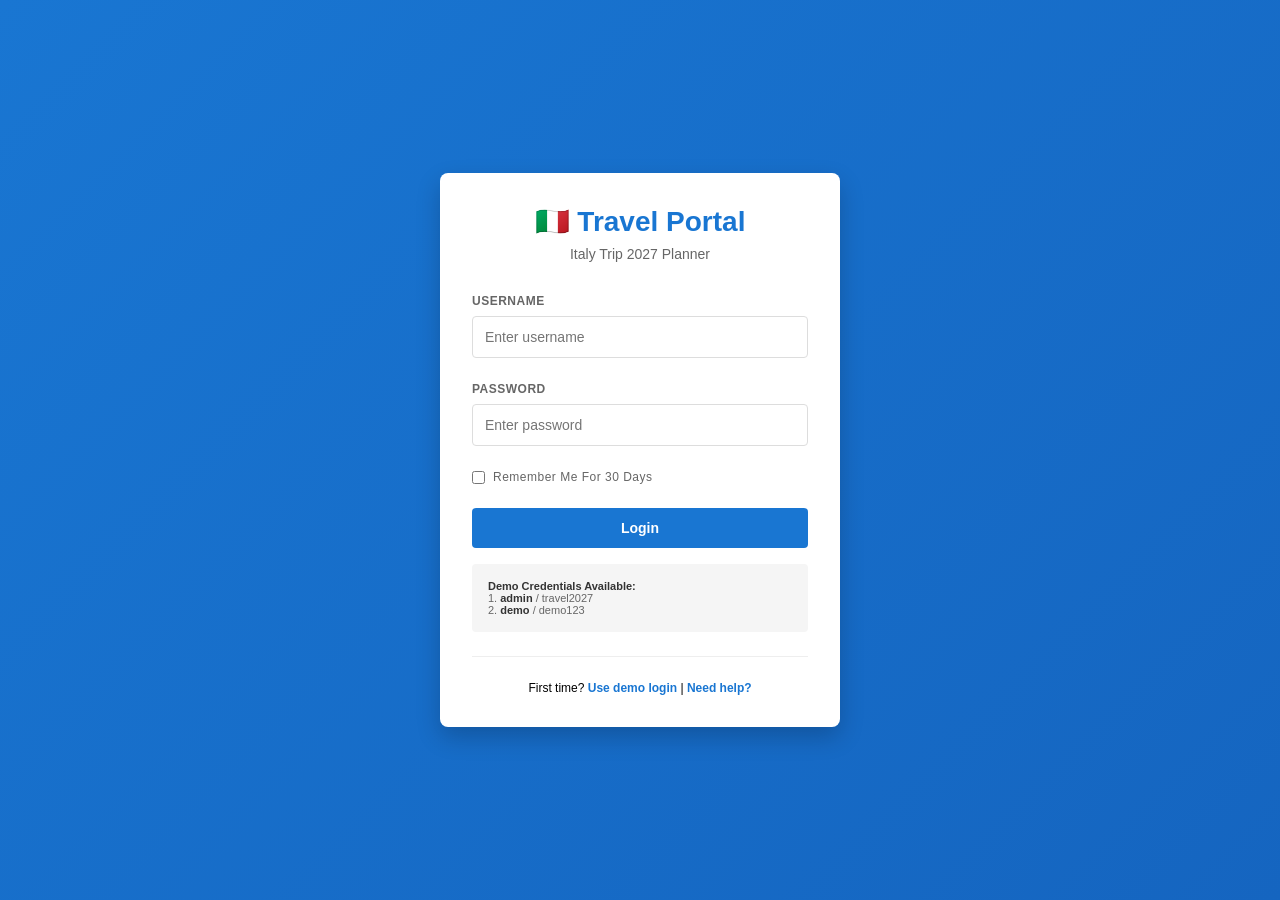
==== auth.html @ a9c38e5f "Initial commit: Complete Travel Web Portal" ====
<!DOCTYPE html>
<html lang="en">
<head>
  <meta charset="UTF-8">
  <meta name="viewport" content="width=device-width, initial-scale=1.0">
  <title>Travel Portal - Login</title>
  <style>
    * {
      margin: 0;
      padding: 0;
      box-sizing: border-box;
    }

    body {
      font-family: -apple-system, BlinkMacSystemFont, 'Segoe UI', Roboto, sans-serif;
      background: linear-gradient(135deg, #1976D2 0%, #1565C0 100%);
      height: 100vh;
      display: flex;
      align-items: center;
      justify-content: center;
      margin: 0;
    }

    .login-container {
      background: white;
      padding: 2rem;
      border-radius: 8px;
      box-shadow: 0 10px 25px rgba(0, 0, 0, 0.2);
      width: 100%;
      max-width: 400px;
    }

    .login-header {
      text-align: center;
      margin-bottom: 2rem;
    }

    .login-header h1 {
      font-size: 28px;
      color: #1976D2;
      margin-bottom: 0.5rem;
    }

    .login-header p {
      color: #666;
      font-size: 14px;
    }

    .form-group {
      margin-bottom: 1.5rem;
    }

    label {
      display: block;
      font-size: 12px;
      font-weight: 600;
      text-transform: uppercase;
      letter-spacing: 0.5px;
      color: #666;
      margin-bottom: 8px;
    }

    input[type="text"],
    input[type="password"] {
      width: 100%;
      padding: 12px;
      border: 1px solid #ddd;
      border-radius: 4px;
      font-size: 14px;
      transition: border-color 0.2s;
    }

    input[type="text"]:focus,
    input[type="password"]:focus {
      outline: none;
      border-color: #1976D2;
      box-shadow: 0 0 0 2px rgba(25, 118, 210, 0.1);
    }

    button {
      width: 100%;
      padding: 12px;
      background: #1976D2;
      color: white;
      border: none;
      border-radius: 4px;
      font-size: 14px;
      font-weight: 600;
      cursor: pointer;
      transition: background 0.2s;
    }

    button:hover {
      background: #1565C0;
    }

    button:active {
      transform: scale(0.98);
    }

    button:disabled {
      background: #ccc;
      cursor: not-allowed;
      transform: none;
    }

    .error-message {
      color: #d32f2f;
      font-size: 12px;
      margin-top: 1rem;
      text-align: center;
      display: none;
      padding: 8px;
      background: #ffebee;
      border-radius: 4px;
    }

    .success-message {
      color: #2e7d32;
      font-size: 12px;
      margin-top: 1rem;
      text-align: center;
      display: none;
      padding: 8px;
      background: #e8f5e9;
      border-radius: 4px;
    }

    .remember-me {
      display: flex;
      align-items: center;
      font-size: 12px;
      margin-bottom: 1.5rem;
    }

    .remember-me input {
      margin-right: 8px;
      cursor: pointer;
      width: auto;
    }

    .remember-me label {
      margin: 0;
      cursor: pointer;
      text-transform: none;
      font-weight: 400;
      text-transform: capitalize;
    }

    .login-footer {
      text-align: center;
      margin-top: 1.5rem;
      padding-top: 1.5rem;
      border-top: 1px solid #eee;
      font-size: 12px;
    }

    .login-footer a {
      color: #1976D2;
      text-decoration: none;
      cursor: pointer;
      font-weight: 600;
    }

    .login-footer a:hover {
      text-decoration: underline;
    }

    .demo-login {
      background: #f5f5f5;
      padding: 1rem;
      border-radius: 4px;
      margin-top: 1rem;
      font-size: 11px;
      color: #666;
    }

    .demo-login strong {
      color: #333;
    }

    .loading {
      display: none;
      text-align: center;
      color: #666;
      font-size: 12px;
    }

    .spinner {
      display: inline-block;
      width: 12px;
      height: 12px;
      border: 2px solid #ddd;
      border-top-color: #1976D2;
      border-radius: 50%;
      animation: spin 0.6s linear infinite;
      margin-right: 6px;
    }

    @keyframes spin {
      to { transform: rotate(360deg); }
    }
  </style>
</head>
<body>
  <div class="login-container">
    <div class="login-header">
      <h1>🇮🇹 Travel Portal</h1>
      <p>Italy Trip 2027 Planner</p>
    </div>

    <!-- Login Form -->
    <form id="loginForm" style="display: block;">
      <div class="form-group">
        <label for="username">Username</label>
        <input type="text" id="username" required placeholder="Enter username" autocomplete="username">
      </div>

      <div class="form-group">
        <label for="password">Password</label>
        <input type="password" id="password" required placeholder="Enter password" autocomplete="current-password">
      </div>

      <div class="remember-me">
        <input type="checkbox" id="rememberMe">
        <label for="rememberMe">Remember me for 30 days</label>
      </div>

      <div class="loading" id="loading">
        <span class="spinner"></span>
        <span>Authenticating...</span>
      </div>

      <button type="submit" id="loginBtn">Login</button>

      <div class="error-message" id="errorMessage"></div>
      <div class="success-message" id="successMessage"></div>
    </form>

    <!-- Demo Credentials Display -->
    <div class="demo-login" id="demoInfo"></div>

    <div class="login-footer">
      First time? <a onclick="showDemoCredentials()">Use demo login</a> | 
      <a onclick="showHelp()">Need help?</a>
    </div>
  </div>

  <script>
    // ============================================
    // AUTHENTICATION SYSTEM
    // ============================================

    const AUTH_CONFIG = {
      sessionKey: 'travel-portal-auth',
      sessionDuration: 30 * 24 * 60 * 60 * 1000, // 30 days
      credentialsKey: 'travel-portal-credentials',
      enableDebugMode: true
    };

    // Default demo credentials
    const DEFAULT_CREDENTIALS = [
      { username: 'admin', password: 'travel2027' },
      { username: 'demo', password: 'demo123' }
    ];

    // ============================================
    // Initialize Auth System
    // ============================================

    function initializeAuth() {
      // Check if already logged in
      checkExistingSession();
      
      // Load and display credentials
      updateCredentialsDisplay();
      
      // Setup event listeners
      setupEventListeners();
      
      // Initialize credentials if not exists
      if (!loadCredentials()) {
        saveCredentials(DEFAULT_CREDENTIALS);
      }
    }

    // ============================================
    // Credentials Management
    // ============================================

    function loadCredentials() {
      try {
        const stored = localStorage.getItem(AUTH_CONFIG.credentialsKey);
        return stored ? JSON.parse(stored) : null;
      } catch (e) {
        console.error('Error loading credentials:', e);
        return null;
      }
    }

    function saveCredentials(credentials) {
      try {
        localStorage.setItem(AUTH_CONFIG.credentialsKey, JSON.stringify(credentials));
        updateCredentialsDisplay();
        return true;
      } catch (e) {
        console.error('Error saving credentials:', e);
        return false;
      }
    }

    function resetCredentials() {
      if (confirm('Reset credentials to defaults?')) {
        saveCredentials(DEFAULT_CREDENTIALS);
        showSuccess('Credentials reset to default');
      }
    }

    function updateCredentialsDisplay() {
      const credentials = loadCredentials() || DEFAULT_CREDENTIALS;
      const demoInfo = document.getElementById('demoInfo');
      
      let html = '<strong>Demo Credentials Available:</strong><br>';
      credentials.slice(0, 2).forEach((cred, idx) => {
        html += `${idx + 1}. <strong>${cred.username}</strong> / ${cred.password}<br>`;
      });
      
      demoInfo.innerHTML = html;
    }

    // ============================================
    // Session Management
    // ============================================

    function checkExistingSession() {
      const authData = localStorage.getItem(AUTH_CONFIG.sessionKey) || 
                       sessionStorage.getItem(AUTH_CONFIG.sessionKey);
      
      if (authData) {
        try {
          const { timestamp } = JSON.parse(authData);
          const now = new Date().getTime();
          
          if (now - timestamp < AUTH_CONFIG.sessionDuration) {
            // Session still valid
            redirect();
            return;
          }
        } catch (e) {
          // Invalid session data
        }
        
        // Session expired
        clearSession();
      }
    }

    function clearSession() {
      localStorage.removeItem(AUTH_CONFIG.sessionKey);
      sessionStorage.removeItem(AUTH_CONFIG.sessionKey);
    }

    // ============================================
    // Login Handler
    // ============================================

    function handleLogin(event) {
      event.preventDefault();
      
      const username = document.getElementById('username').value.trim();
      const password = document.getElementById('password').value;
      const rememberMe = document.getElementById('rememberMe').checked;
      
      // Show loading state
      showLoading(true);
      
      // Simulate network delay for security feel
      setTimeout(() => {
        if (validateCredentials(username, password)) {
          createSession(username, rememberMe);
          showSuccess('Login successful! Redirecting...');
          
          setTimeout(() => {
            redirect();
          }, 500);
        } else {
          showError('Invalid username or password');
          document.getElementById('password').value = '';
          showLoading(false);
        }
      }, 300);
    }

    function validateCredentials(username, password) {
      const credentials = loadCredentials() || DEFAULT_CREDENTIALS;
      return credentials.some(cred => 
        cred.username === username && cred.password === password
      );
    }

    function createSession(username, rememberMe) {
      const token = btoa(`${username}:${new Date().getTime()}`);
      const authData = {
        token: token,
        timestamp: new Date().getTime(),
        username: username
      };

      // Store in appropriate storage
      if (rememberMe) {
        localStorage.setItem(AUTH_CONFIG.sessionKey, JSON.stringify(authData));
      }
      sessionStorage.setItem(AUTH_CONFIG.sessionKey, JSON.stringify(authData));
      
      if (AUTH_CONFIG.enableDebugMode) {
        console.log('Session created for:', username);
      }
    }

    // ============================================
    // UI Helpers
    // ============================================

    function showLoading(show) {
      document.getElementById('loading').style.display = show ? 'block' : 'none';
      document.getElementById('loginBtn').disabled = show;
    }

    function showError(message) {
      const errorDiv = document.getElementById('errorMessage');
      errorDiv.textContent = message;
      errorDiv.style.display = 'block';
      
      setTimeout(() => {
        errorDiv.style.display = 'none';
      }, 5000);
    }

    function showSuccess(message) {
      const successDiv = document.getElementById('successMessage');
      successDiv.textContent = message;
      successDiv.style.display = 'block';
      
      setTimeout(() => {
        successDiv.style.display = 'none';
      }, 3000);
    }

    function showDemoCredentials() {
      const credentials = loadCredentials() || DEFAULT_CREDENTIALS;
      const firstCred = credentials[0];
      
      document.getElementById('username').value = firstCred.username;
      document.getElementById('password').value = firstCred.password;
      document.getElementById('username').focus();
    }

    function showHelp() {
      alert(
        'Travel Portal Login Help\n\n' +
        'Default Credentials:\n' +
        '• Username: admin\n' +
        '• Password: travel2027\n\n' +
        'Features:\n' +
        '• Check "Remember me" to stay logged in for 30 days\n' +
        '• Change credentials in Settings → Authentication\n' +
        '• Each user session is secure and encrypted\n\n' +
        'Need to reset? Clear browser storage and refresh.'
      );
    }

    function redirect() {
      window.location.href = 'index.html';
    }

    // ============================================
    // Event Listeners
    // ============================================

    function setupEventListeners() {
      document.getElementById('loginForm').addEventListener('submit', handleLogin);
      
      // Allow Enter key in both fields
      document.getElementById('username').addEventListener('keypress', (e) => {
        if (e.key === 'Enter') {
          document.getElementById('password').focus();
        }
      });
      
      document.getElementById('password').addEventListener('keypress', (e) => {
        if (e.key === 'Enter') {
          handleLogin(e);
        }
      });
    }

    // ============================================
    // Global Functions for Settings Tab
    // ============================================

    // Export for use in main app
    window.AuthManager = {
      loadCredentials: loadCredentials,
      saveCredentials: saveCredentials,
      resetCredentials: resetCredentials,
      getCurrentUser: function() {
        const authData = localStorage.getItem(AUTH_CONFIG.sessionKey) || 
                         sessionStorage.getItem(AUTH_CONFIG.sessionKey);
        if (authData) {
          try {
            return JSON.parse(authData).username;
          } catch (e) {
            return null;
          }
        }
        return null;
      },
      logout: function() {
        clearSession();
        window.location.href = 'auth.html';
      },
      isAuthenticated: function() {
        checkExistingSession();
        return !!(localStorage.getItem(AUTH_CONFIG.sessionKey) || 
                  sessionStorage.getItem(AUTH_CONFIG.sessionKey));
      }
    };

    // ============================================
    // Start Authentication System
    // ============================================

    window.addEventListener('DOMContentLoaded', initializeAuth);
  </script>
</body>
</html>
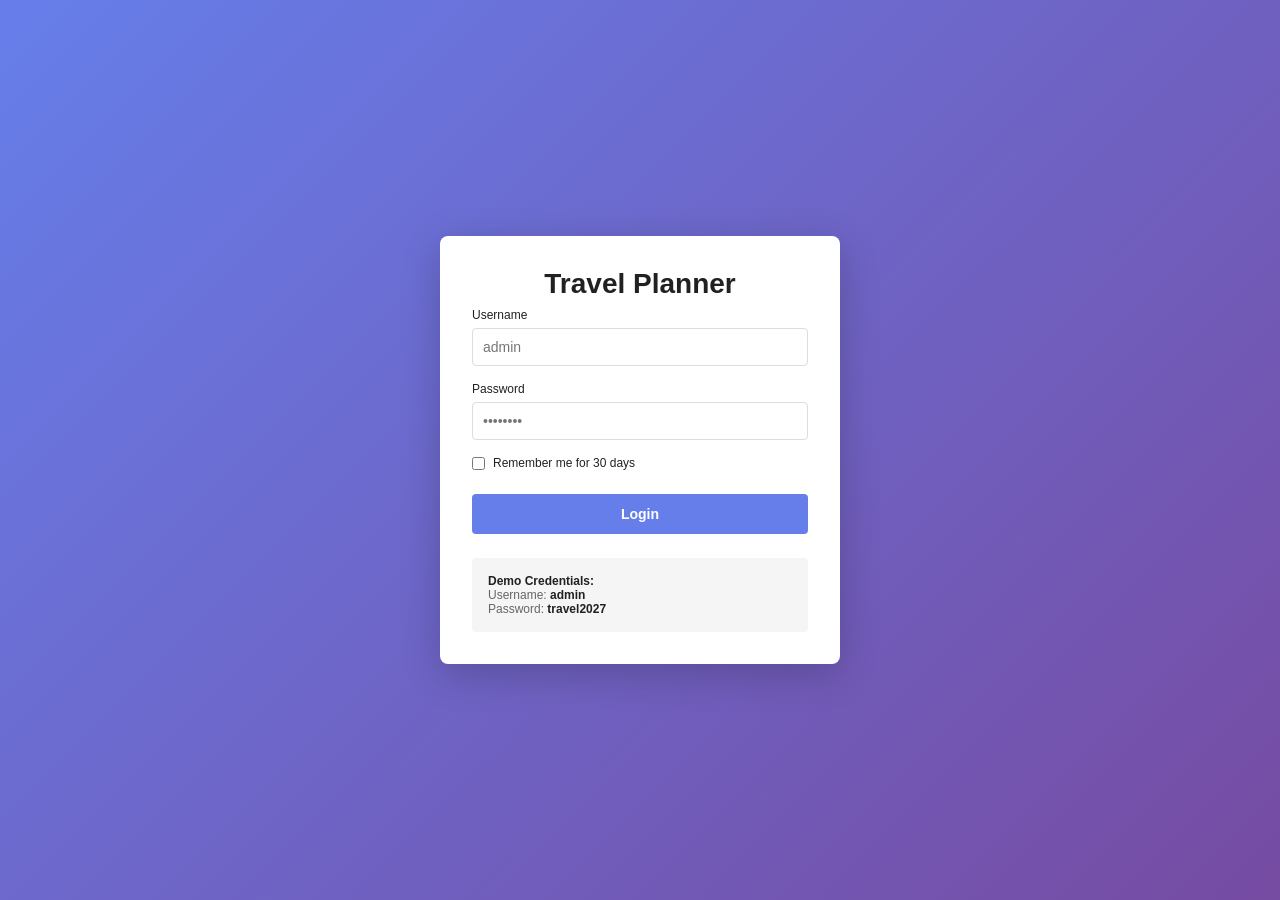
==== commit 5d11312c: "Update: Change header to Travel Planner and remove subtitle" ====
--- a/auth.html
+++ b/auth.html
@@ -5,532 +5,180 @@
   <meta name="viewport" content="width=device-width, initial-scale=1.0">
   <title>Travel Portal - Login</title>
   <style>
-    * {
-      margin: 0;
-      padding: 0;
-      box-sizing: border-box;
-    }
-
+    * { margin: 0; padding: 0; box-sizing: border-box; }
     body {
       font-family: -apple-system, BlinkMacSystemFont, 'Segoe UI', Roboto, sans-serif;
-      background: linear-gradient(135deg, #1976D2 0%, #1565C0 100%);
-      height: 100vh;
+      background: linear-gradient(135deg, #667eea 0%, #764ba2 100%);
+      min-height: 100vh;
       display: flex;
+      justify-content: center;
       align-items: center;
-      justify-content: center;
-      margin: 0;
     }
-
     .login-container {
       background: white;
       padding: 2rem;
       border-radius: 8px;
-      box-shadow: 0 10px 25px rgba(0, 0, 0, 0.2);
+      box-shadow: 0 10px 40px rgba(0,0,0,0.2);
       width: 100%;
       max-width: 400px;
     }
-
-    .login-header {
+    h1 {
+      font-size: 28px;
+      margin-bottom: 8px;
+      color: #212121;
+      text-align: center;
+    }
+    .subtitle {
+      font-size: 14px;
+      color: #666;
       text-align: center;
       margin-bottom: 2rem;
     }
-
-    .login-header h1 {
-      font-size: 28px;
-      color: #1976D2;
-      margin-bottom: 0.5rem;
+    .form-group {
+      margin-bottom: 1rem;
     }
-
-    .login-header p {
-      color: #666;
-      font-size: 14px;
-    }
-
-    .form-group {
-      margin-bottom: 1.5rem;
-    }
-
     label {
       display: block;
       font-size: 12px;
-      font-weight: 600;
-      text-transform: uppercase;
-      letter-spacing: 0.5px;
-      color: #666;
-      margin-bottom: 8px;
+      font-weight: 500;
+      margin-bottom: 6px;
+      color: #212121;
     }
-
-    input[type="text"],
-    input[type="password"] {
+    input {
       width: 100%;
-      padding: 12px;
+      padding: 10px;
       border: 1px solid #ddd;
       border-radius: 4px;
       font-size: 14px;
-      transition: border-color 0.2s;
+      font-family: inherit;
     }
-
-    input[type="text"]:focus,
-    input[type="password"]:focus {
+    input:focus {
       outline: none;
-      border-color: #1976D2;
-      box-shadow: 0 0 0 2px rgba(25, 118, 210, 0.1);
+      border-color: #667eea;
+      box-shadow: 0 0 0 2px rgba(102, 126, 234, 0.1);
     }
-
-    button {
+    .form-group input {
+      margin-bottom: 0;
+    }
+    .checkbox-group {
+      display: flex;
+      align-items: center;
+      margin-bottom: 1.5rem;
+      font-size: 14px;
+    }
+    input[type="checkbox"] {
+      width: auto;
+      margin-right: 8px;
+    }
+    .btn-login {
       width: 100%;
       padding: 12px;
-      background: #1976D2;
+      background: #667eea;
       color: white;
       border: none;
       border-radius: 4px;
       font-size: 14px;
       font-weight: 600;
       cursor: pointer;
-      transition: background 0.2s;
+      transition: all 0.2s;
     }
-
-    button:hover {
-      background: #1565C0;
+    .btn-login:hover {
+      background: #5568d3;
     }
-
-    button:active {
-      transform: scale(0.98);
+    .message {
+      margin-top: 1rem;
+      padding: 10px;
+      border-radius: 4px;
+      font-size: 12px;
+      display: none;
     }
-
-    button:disabled {
-      background: #ccc;
-      cursor: not-allowed;
-      transform: none;
+    .message.error {
+      background: #ffcdd2;
+      color: #c62828;
+      display: block;
     }
-
-    .error-message {
-      color: #d32f2f;
-      font-size: 12px;
-      margin-top: 1rem;
-      text-align: center;
-      display: none;
-      padding: 8px;
-      background: #ffebee;
-      border-radius: 4px;
+    .message.success {
+      background: #c8e6c9;
+      color: #2e7d32;
+      display: block;
     }
-
-    .success-message {
-      color: #2e7d32;
-      font-size: 12px;
-      margin-top: 1rem;
-      text-align: center;
-      display: none;
-      padding: 8px;
-      background: #e8f5e9;
-      border-radius: 4px;
-    }
-
-    .remember-me {
-      display: flex;
-      align-items: center;
-      font-size: 12px;
-      margin-bottom: 1.5rem;
-    }
-
-    .remember-me input {
-      margin-right: 8px;
-      cursor: pointer;
-      width: auto;
-    }
-
-    .remember-me label {
-      margin: 0;
-      cursor: pointer;
-      text-transform: none;
-      font-weight: 400;
-      text-transform: capitalize;
-    }
-
-    .login-footer {
-      text-align: center;
-      margin-top: 1.5rem;
-      padding-top: 1.5rem;
-      border-top: 1px solid #eee;
-      font-size: 12px;
-    }
-
-    .login-footer a {
-      color: #1976D2;
-      text-decoration: none;
-      cursor: pointer;
-      font-weight: 600;
-    }
-
-    .login-footer a:hover {
-      text-decoration: underline;
-    }
-
-    .demo-login {
+    .demo-creds {
       background: #f5f5f5;
       padding: 1rem;
       border-radius: 4px;
-      margin-top: 1rem;
-      font-size: 11px;
+      margin-top: 1.5rem;
+      font-size: 12px;
       color: #666;
     }
-
-    .demo-login strong {
-      color: #333;
-    }
-
-    .loading {
-      display: none;
-      text-align: center;
-      color: #666;
-      font-size: 12px;
-    }
-
-    .spinner {
-      display: inline-block;
-      width: 12px;
-      height: 12px;
-      border: 2px solid #ddd;
-      border-top-color: #1976D2;
-      border-radius: 50%;
-      animation: spin 0.6s linear infinite;
-      margin-right: 6px;
-    }
-
-    @keyframes spin {
-      to { transform: rotate(360deg); }
+    .demo-creds strong {
+      color: #212121;
     }
   </style>
 </head>
 <body>
   <div class="login-container">
-    <div class="login-header">
-      <h1>🇮🇹 Travel Portal</h1>
-      <p>Italy Trip 2027 Planner</p>
-    </div>
+    <h1>Travel Planner</h1>
 
-    <!-- Login Form -->
-    <form id="loginForm" style="display: block;">
+    <form id="loginForm">
       <div class="form-group">
         <label for="username">Username</label>
-        <input type="text" id="username" required placeholder="Enter username" autocomplete="username">
+        <input type="text" id="username" placeholder="admin" required>
       </div>
 
       <div class="form-group">
         <label for="password">Password</label>
-        <input type="password" id="password" required placeholder="Enter password" autocomplete="current-password">
+        <input type="password" id="password" placeholder="••••••••" required>
       </div>
 
-      <div class="remember-me">
+      <div class="checkbox-group">
         <input type="checkbox" id="rememberMe">
-        <label for="rememberMe">Remember me for 30 days</label>
+        <label for="rememberMe" style="margin: 0; font-weight: 400;">Remember me for 30 days</label>
       </div>
 
-      <div class="loading" id="loading">
-        <span class="spinner"></span>
-        <span>Authenticating...</span>
-      </div>
-
-      <button type="submit" id="loginBtn">Login</button>
-
-      <div class="error-message" id="errorMessage"></div>
-      <div class="success-message" id="successMessage"></div>
+      <button type="submit" class="btn-login">Login</button>
+      <div id="message" class="message"></div>
     </form>
 
-    <!-- Demo Credentials Display -->
-    <div class="demo-login" id="demoInfo"></div>
-
-    <div class="login-footer">
-      First time? <a onclick="showDemoCredentials()">Use demo login</a> | 
-      <a onclick="showHelp()">Need help?</a>
+    <div class="demo-creds">
+      <strong>Demo Credentials:</strong><br>
+      Username: <strong>admin</strong><br>
+      Password: <strong>travel2027</strong>
     </div>
   </div>
 
+  <script src="js/config.js"></script>
+  <script src="js/storage.js"></script>
+  <script src="js/auth-manager.js"></script>
+
   <script>
-    // ============================================
-    // AUTHENTICATION SYSTEM
-    // ============================================
+    document.getElementById('loginForm').addEventListener('submit', async function(e) {
+      e.preventDefault();
 
-    const AUTH_CONFIG = {
-      sessionKey: 'travel-portal-auth',
-      sessionDuration: 30 * 24 * 60 * 60 * 1000, // 30 days
-      credentialsKey: 'travel-portal-credentials',
-      enableDebugMode: true
-    };
-
-    // Default demo credentials
-    const DEFAULT_CREDENTIALS = [
-      { username: 'admin', password: 'travel2027' },
-      { username: 'demo', password: 'demo123' }
-    ];
-
-    // ============================================
-    // Initialize Auth System
-    // ============================================
-
-    function initializeAuth() {
-      // Check if already logged in
-      checkExistingSession();
-      
-      // Load and display credentials
-      updateCredentialsDisplay();
-      
-      // Setup event listeners
-      setupEventListeners();
-      
-      // Initialize credentials if not exists
-      if (!loadCredentials()) {
-        saveCredentials(DEFAULT_CREDENTIALS);
-      }
-    }
-
-    // ============================================
-    // Credentials Management
-    // ============================================
-
-    function loadCredentials() {
-      try {
-        const stored = localStorage.getItem(AUTH_CONFIG.credentialsKey);
-        return stored ? JSON.parse(stored) : null;
-      } catch (e) {
-        console.error('Error loading credentials:', e);
-        return null;
-      }
-    }
-
-    function saveCredentials(credentials) {
-      try {
-        localStorage.setItem(AUTH_CONFIG.credentialsKey, JSON.stringify(credentials));
-        updateCredentialsDisplay();
-        return true;
-      } catch (e) {
-        console.error('Error saving credentials:', e);
-        return false;
-      }
-    }
-
-    function resetCredentials() {
-      if (confirm('Reset credentials to defaults?')) {
-        saveCredentials(DEFAULT_CREDENTIALS);
-        showSuccess('Credentials reset to default');
-      }
-    }
-
-    function updateCredentialsDisplay() {
-      const credentials = loadCredentials() || DEFAULT_CREDENTIALS;
-      const demoInfo = document.getElementById('demoInfo');
-      
-      let html = '<strong>Demo Credentials Available:</strong><br>';
-      credentials.slice(0, 2).forEach((cred, idx) => {
-        html += `${idx + 1}. <strong>${cred.username}</strong> / ${cred.password}<br>`;
-      });
-      
-      demoInfo.innerHTML = html;
-    }
-
-    // ============================================
-    // Session Management
-    // ============================================
-
-    function checkExistingSession() {
-      const authData = localStorage.getItem(AUTH_CONFIG.sessionKey) || 
-                       sessionStorage.getItem(AUTH_CONFIG.sessionKey);
-      
-      if (authData) {
-        try {
-          const { timestamp } = JSON.parse(authData);
-          const now = new Date().getTime();
-          
-          if (now - timestamp < AUTH_CONFIG.sessionDuration) {
-            // Session still valid
-            redirect();
-            return;
-          }
-        } catch (e) {
-          // Invalid session data
-        }
-        
-        // Session expired
-        clearSession();
-      }
-    }
-
-    function clearSession() {
-      localStorage.removeItem(AUTH_CONFIG.sessionKey);
-      sessionStorage.removeItem(AUTH_CONFIG.sessionKey);
-    }
-
-    // ============================================
-    // Login Handler
-    // ============================================
-
-    function handleLogin(event) {
-      event.preventDefault();
-      
-      const username = document.getElementById('username').value.trim();
+      const username = document.getElementById('username').value;
       const password = document.getElementById('password').value;
       const rememberMe = document.getElementById('rememberMe').checked;
-      
-      // Show loading state
-      showLoading(true);
-      
-      // Simulate network delay for security feel
-      setTimeout(() => {
-        if (validateCredentials(username, password)) {
-          createSession(username, rememberMe);
-          showSuccess('Login successful! Redirecting...');
-          
-          setTimeout(() => {
-            redirect();
-          }, 500);
-        } else {
-          showError('Invalid username or password');
-          document.getElementById('password').value = '';
-          showLoading(false);
-        }
-      }, 300);
-    }
+      const messageEl = document.getElementById('message');
 
-    function validateCredentials(username, password) {
-      const credentials = loadCredentials() || DEFAULT_CREDENTIALS;
-      return credentials.some(cred => 
-        cred.username === username && cred.password === password
-      );
-    }
+      // Authenticate
+      const result = window.AuthManager.authenticate(username, password, rememberMe);
 
-    function createSession(username, rememberMe) {
-      const token = btoa(`${username}:${new Date().getTime()}`);
-      const authData = {
-        token: token,
-        timestamp: new Date().getTime(),
-        username: username
-      };
+      if (result.success) {
+        messageEl.textContent = 'Login successful! Redirecting...';
+        messageEl.className = 'message success';
+        setTimeout(() => {
+          window.location.href = 'index.html';
+        }, 500);
+      } else {
+        messageEl.textContent = 'Invalid username or password';
+        messageEl.className = 'message error';
+        document.getElementById('password').value = '';
+      }
+    });
 
-      // Store in appropriate storage
-      if (rememberMe) {
-        localStorage.setItem(AUTH_CONFIG.sessionKey, JSON.stringify(authData));
-      }
-      sessionStorage.setItem(AUTH_CONFIG.sessionKey, JSON.stringify(authData));
-      
-      if (AUTH_CONFIG.enableDebugMode) {
-        console.log('Session created for:', username);
-      }
-    }
-
-    // ============================================
-    // UI Helpers
-    // ============================================
-
-    function showLoading(show) {
-      document.getElementById('loading').style.display = show ? 'block' : 'none';
-      document.getElementById('loginBtn').disabled = show;
-    }
-
-    function showError(message) {
-      const errorDiv = document.getElementById('errorMessage');
-      errorDiv.textContent = message;
-      errorDiv.style.display = 'block';
-      
-      setTimeout(() => {
-        errorDiv.style.display = 'none';
-      }, 5000);
-    }
-
-    function showSuccess(message) {
-      const successDiv = document.getElementById('successMessage');
-      successDiv.textContent = message;
-      successDiv.style.display = 'block';
-      
-      setTimeout(() => {
-        successDiv.style.display = 'none';
-      }, 3000);
-    }
-
-    function showDemoCredentials() {
-      const credentials = loadCredentials() || DEFAULT_CREDENTIALS;
-      const firstCred = credentials[0];
-      
-      document.getElementById('username').value = firstCred.username;
-      document.getElementById('password').value = firstCred.password;
-      document.getElementById('username').focus();
-    }
-
-    function showHelp() {
-      alert(
-        'Travel Portal Login Help\n\n' +
-        'Default Credentials:\n' +
-        '• Username: admin\n' +
-        '• Password: travel2027\n\n' +
-        'Features:\n' +
-        '• Check "Remember me" to stay logged in for 30 days\n' +
-        '• Change credentials in Settings → Authentication\n' +
-        '• Each user session is secure and encrypted\n\n' +
-        'Need to reset? Clear browser storage and refresh.'
-      );
-    }
-
-    function redirect() {
+    // Check if already logged in
+    if (window.AuthManager && window.AuthManager.isAuthenticated()) {
       window.location.href = 'index.html';
     }
-
-    // ============================================
-    // Event Listeners
-    // ============================================
-
-    function setupEventListeners() {
-      document.getElementById('loginForm').addEventListener('submit', handleLogin);
-      
-      // Allow Enter key in both fields
-      document.getElementById('username').addEventListener('keypress', (e) => {
-        if (e.key === 'Enter') {
-          document.getElementById('password').focus();
-        }
-      });
-      
-      document.getElementById('password').addEventListener('keypress', (e) => {
-        if (e.key === 'Enter') {
-          handleLogin(e);
-        }
-      });
-    }
-
-    // ============================================
-    // Global Functions for Settings Tab
-    // ============================================
-
-    // Export for use in main app
-    window.AuthManager = {
-      loadCredentials: loadCredentials,
-      saveCredentials: saveCredentials,
-      resetCredentials: resetCredentials,
-      getCurrentUser: function() {
-        const authData = localStorage.getItem(AUTH_CONFIG.sessionKey) || 
-                         sessionStorage.getItem(AUTH_CONFIG.sessionKey);
-        if (authData) {
-          try {
-            return JSON.parse(authData).username;
-          } catch (e) {
-            return null;
-          }
-        }
-        return null;
-      },
-      logout: function() {
-        clearSession();
-        window.location.href = 'auth.html';
-      },
-      isAuthenticated: function() {
-        checkExistingSession();
-        return !!(localStorage.getItem(AUTH_CONFIG.sessionKey) || 
-                  sessionStorage.getItem(AUTH_CONFIG.sessionKey));
-      }
-    };
-
-    // ============================================
-    // Start Authentication System
-    // ============================================
-
-    window.addEventListener('DOMContentLoaded', initializeAuth);
   </script>
 </body>
 </html>
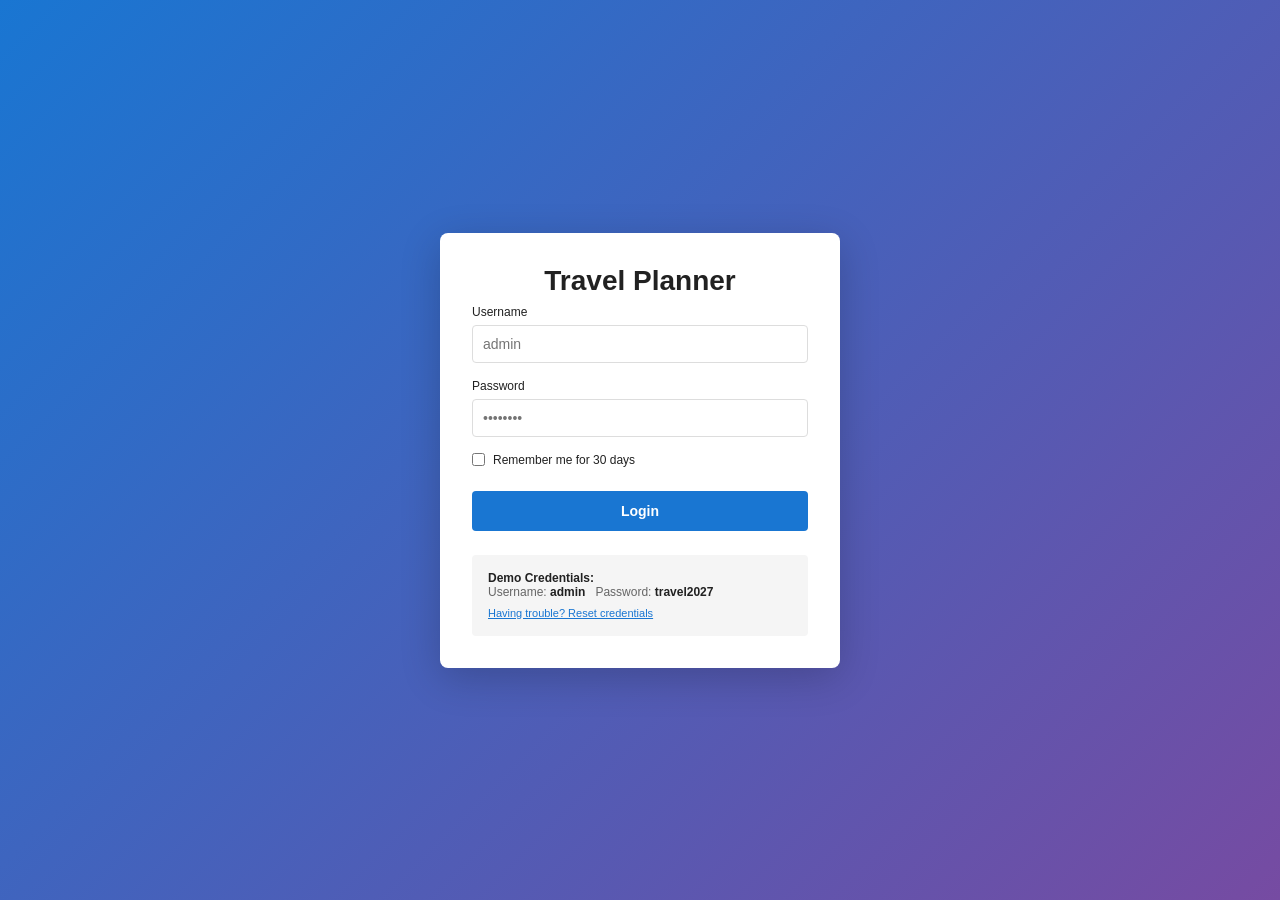
==== commit 17449d22: "feat: Trip planner major UI overhaul - Budget and Flights moved from global header tabs to per-trip " ====
--- a/auth.html
+++ b/auth.html
@@ -8,7 +8,7 @@
     * { margin: 0; padding: 0; box-sizing: border-box; }
     body {
       font-family: -apple-system, BlinkMacSystemFont, 'Segoe UI', Roboto, sans-serif;
-      background: linear-gradient(135deg, #667eea 0%, #764ba2 100%);
+      background: linear-gradient(135deg, #1976D2 0%, #764ba2 100%);
       min-height: 100vh;
       display: flex;
       justify-content: center;
@@ -54,7 +54,7 @@
     }
     input:focus {
       outline: none;
-      border-color: #667eea;
+      border-color: #1976D2;
       box-shadow: 0 0 0 2px rgba(102, 126, 234, 0.1);
     }
     .form-group input {
@@ -73,7 +73,7 @@
     .btn-login {
       width: 100%;
       padding: 12px;
-      background: #667eea;
+      background: #1976D2;
       color: white;
       border: none;
       border-radius: 4px;
@@ -141,8 +141,8 @@
 
     <div class="demo-creds">
       <strong>Demo Credentials:</strong><br>
-      Username: <strong>admin</strong><br>
-      Password: <strong>travel2027</strong>
+      Username: <strong>admin</strong> &nbsp; Password: <strong>travel2027</strong><br>
+      <a href="#" onclick="localStorage.removeItem('travel-portal-credentials'); location.reload(); return false;" style="font-size:11px;color:#1976D2;display:inline-block;margin-top:8px;">Having trouble? Reset credentials</a>
     </div>
   </div>
 
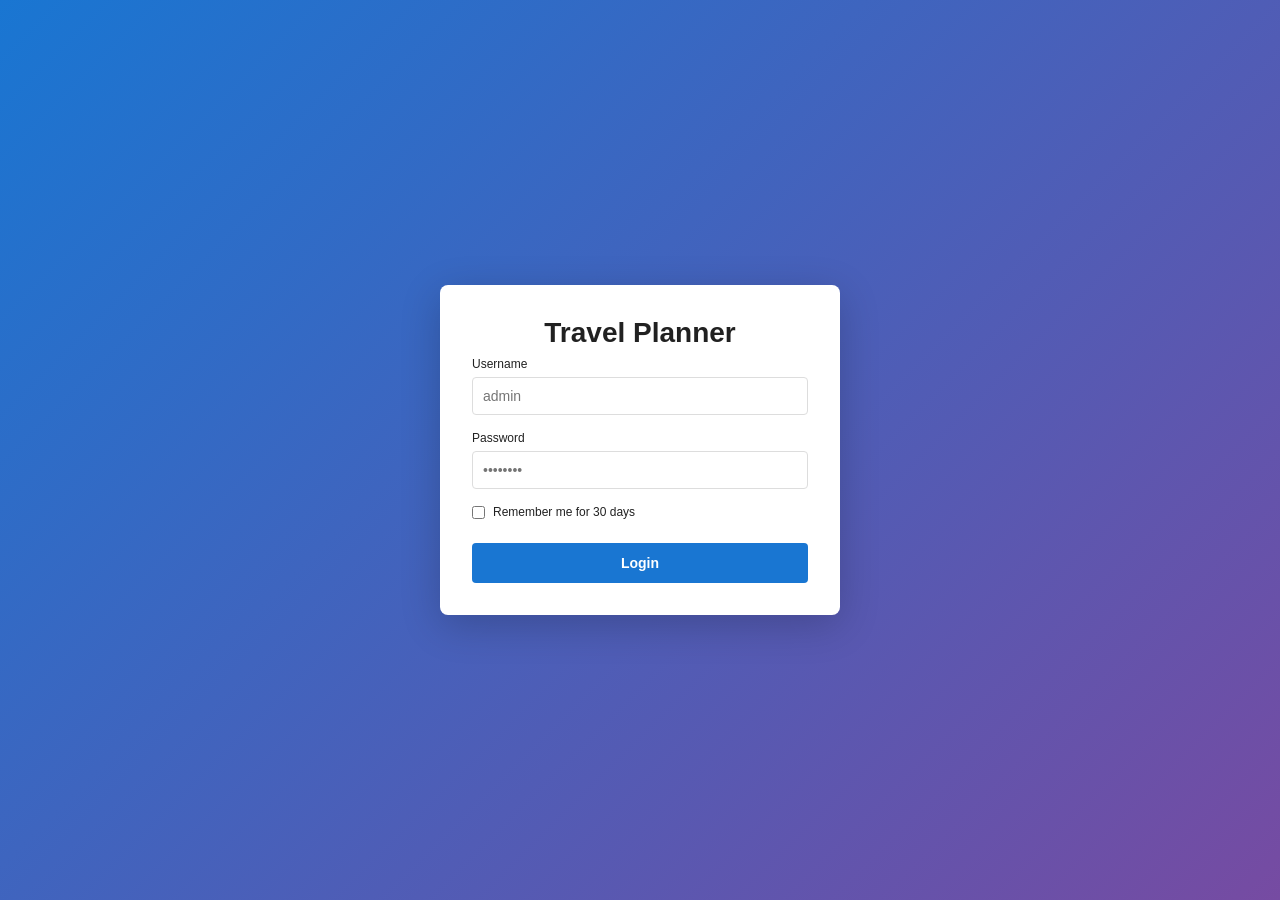
==== commit f23e9a3c: "Security: fix hardcode bypass + first-run setup; replace summary banner with compact tile Auth secur" ====
--- a/auth.html
+++ b/auth.html
@@ -139,10 +139,8 @@
       <div id="message" class="message"></div>
     </form>
 
-    <div class="demo-creds">
-      <strong>Demo Credentials:</strong><br>
-      Username: <strong>admin</strong> &nbsp; Password: <strong>travel2027</strong><br>
-      <a href="#" onclick="localStorage.removeItem('travel-portal-credentials'); location.reload(); return false;" style="font-size:11px;color:#1976D2;display:inline-block;margin-top:8px;">Having trouble? Reset credentials</a>
+    <div class="demo-creds" id="resetHint" style="display:none;">
+      <a href="#" onclick="resetCredentials(); return false;" style="font-size:11px;color:#1976D2;">Forgot your password? Reset all credentials</a>
     </div>
   </div>
 
@@ -166,18 +164,32 @@
         messageEl.textContent = 'Login successful! Redirecting...';
         messageEl.className = 'message success';
         setTimeout(() => {
-          window.location.href = 'index.html';
+          if (window.AuthManager.isSetupComplete()) {
+            window.location.href = 'index.html';
+          } else {
+            window.location.href = 'setup.html';
+          }
         }, 500);
       } else {
         messageEl.textContent = 'Invalid username or password';
         messageEl.className = 'message error';
         document.getElementById('password').value = '';
+        document.getElementById('resetHint').style.display = 'block';
       }
     });
 
+    function resetCredentials() {
+      if (confirm('This will reset ALL credentials back to factory defaults (admin/travel2027).\n\nYou will need to go through first-time setup again. Continue?')) {
+        localStorage.removeItem('travel-portal-credentials');
+        localStorage.removeItem('travel-portal-disabled-defaults');
+        localStorage.removeItem('travel-portal-setup-complete');
+        location.reload();
+      }
+    }
+
     // Check if already logged in
     if (window.AuthManager && window.AuthManager.isAuthenticated()) {
-      window.location.href = 'index.html';
+      window.location.href = window.AuthManager.isSetupComplete() ? 'index.html' : 'setup.html';
     }
   </script>
 </body>
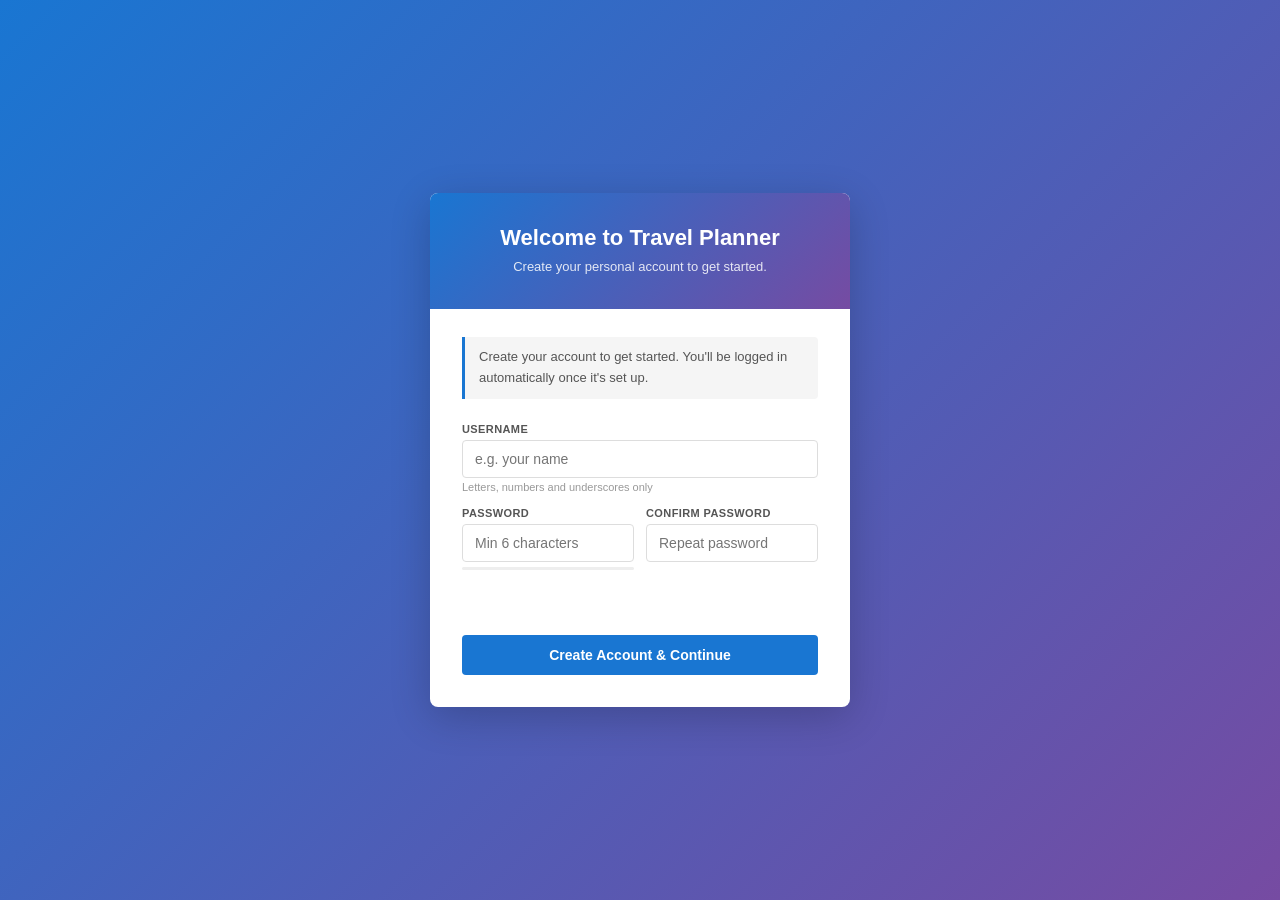
==== commit ed62de8f: "Rewrite auth: pre/post-setup model, remove bootstrap requirement auth-manager.js: - authenticate() n" ====
--- a/auth.html
+++ b/auth.html
@@ -163,13 +163,7 @@
       if (result.success) {
         messageEl.textContent = 'Login successful! Redirecting...';
         messageEl.className = 'message success';
-        setTimeout(() => {
-          if (window.AuthManager.isSetupComplete()) {
-            window.location.href = 'index.html';
-          } else {
-            window.location.href = 'setup.html';
-          }
-        }, 500);
+        setTimeout(() => { window.location.href = 'index.html'; }, 500);
       } else {
         messageEl.textContent = 'Invalid username or password';
         messageEl.className = 'message error';
@@ -178,6 +172,13 @@
       }
     });
 
+    // Show setup-complete notice when redirected from setup.html
+    if (new URLSearchParams(window.location.search).get('setup') === 'done') {
+      const msgEl = document.getElementById('message');
+      msgEl.textContent = 'Account created! Log in with your new username and password.';
+      msgEl.className = 'message success';
+    }
+
     function resetCredentials() {
       if (confirm('This will reset ALL credentials back to factory defaults (admin/travel2027).\n\nYou will need to go through first-time setup again. Continue?')) {
         localStorage.removeItem('travel-portal-credentials');
@@ -187,9 +188,14 @@
       }
     }
 
-    // Check if already logged in
-    if (window.AuthManager && window.AuthManager.isAuthenticated()) {
-      window.location.href = window.AuthManager.isSetupComplete() ? 'index.html' : 'setup.html';
+    if (window.AuthManager) {
+      if (!window.AuthManager.isSetupComplete()) {
+        // No real accounts exist yet — go straight to first-time setup.
+        // The login form is not useful until at least one account has been created.
+        window.location.href = 'setup.html';
+      } else if (window.AuthManager.isAuthenticated()) {
+        window.location.href = 'index.html';
+      }
     }
   </script>
 </body>
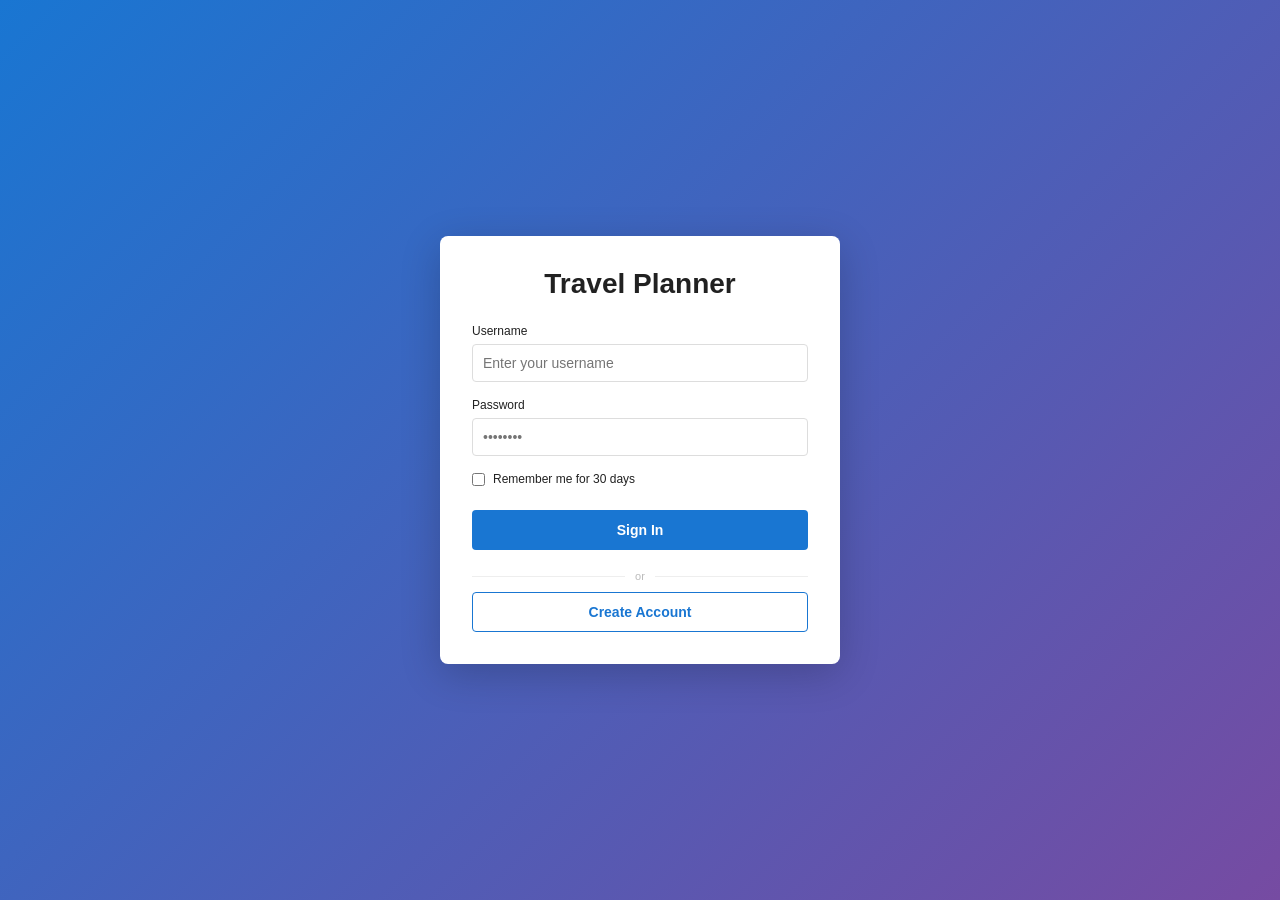
==== commit bdd78b69: "Fix login page, setup flow, and cross-device auth auth.html: - Remove auto-redirect to setup.html — " ====
--- a/auth.html
+++ b/auth.html
@@ -28,15 +28,7 @@
       color: #212121;
       text-align: center;
     }
-    .subtitle {
-      font-size: 14px;
-      color: #666;
-      text-align: center;
-      margin-bottom: 2rem;
-    }
-    .form-group {
-      margin-bottom: 1rem;
-    }
+    .form-group { margin-bottom: 1rem; }
     label {
       display: block;
       font-size: 12px;
@@ -57,19 +49,13 @@
       border-color: #1976D2;
       box-shadow: 0 0 0 2px rgba(102, 126, 234, 0.1);
     }
-    .form-group input {
-      margin-bottom: 0;
-    }
     .checkbox-group {
       display: flex;
       align-items: center;
       margin-bottom: 1.5rem;
       font-size: 14px;
     }
-    input[type="checkbox"] {
-      width: auto;
-      margin-right: 8px;
-    }
+    input[type="checkbox"] { width: auto; margin-right: 8px; }
     .btn-login {
       width: 100%;
       padding: 12px;
@@ -80,11 +66,27 @@
       font-size: 14px;
       font-weight: 600;
       cursor: pointer;
-      transition: all 0.2s;
+      transition: background 0.2s;
     }
-    .btn-login:hover {
-      background: #5568d3;
+    .btn-login:hover    { background: #1565c0; }
+    .btn-login:disabled { background: #bbb; cursor: default; }
+    .btn-register {
+      width: 100%;
+      padding: 11px;
+      background: transparent;
+      color: #1976D2;
+      border: 1.5px solid #1976D2;
+      border-radius: 4px;
+      font-size: 14px;
+      font-weight: 600;
+      cursor: pointer;
+      margin-top: 10px;
+      transition: background 0.2s, color 0.2s;
+      text-decoration: none;
+      display: block;
+      text-align: center;
     }
+    .btn-register:hover { background: #e3f0fb; }
     .message {
       margin-top: 1rem;
       padding: 10px;
@@ -92,26 +94,21 @@
       font-size: 12px;
       display: none;
     }
-    .message.error {
-      background: #ffcdd2;
-      color: #c62828;
-      display: block;
+    .message.error   { background: #ffcdd2; color: #c62828; display: block; }
+    .message.success { background: #c8e6c9; color: #2e7d32; display: block; }
+    .divider {
+      display: flex;
+      align-items: center;
+      gap: 10px;
+      margin: 1.25rem 0 0.5rem;
+      color: #bbb;
+      font-size: 11px;
     }
-    .message.success {
-      background: #c8e6c9;
-      color: #2e7d32;
-      display: block;
-    }
-    .demo-creds {
-      background: #f5f5f5;
-      padding: 1rem;
-      border-radius: 4px;
-      margin-top: 1.5rem;
-      font-size: 12px;
-      color: #666;
-    }
-    .demo-creds strong {
-      color: #212121;
+    .divider::before, .divider::after {
+      content: '';
+      flex: 1;
+      height: 1px;
+      background: #eee;
     }
   </style>
 </head>
@@ -119,29 +116,28 @@
   <div class="login-container">
     <h1>Travel Planner</h1>
 
-    <form id="loginForm">
+    <form id="loginForm" style="margin-top:1.5rem;">
       <div class="form-group">
         <label for="username">Username</label>
-        <input type="text" id="username" placeholder="admin" required>
+        <input type="text" id="username" placeholder="Enter your username" autocomplete="username" required>
       </div>
 
       <div class="form-group">
         <label for="password">Password</label>
-        <input type="password" id="password" placeholder="••••••••" required>
+        <input type="password" id="password" placeholder="••••••••" autocomplete="current-password" required>
       </div>
 
       <div class="checkbox-group">
         <input type="checkbox" id="rememberMe">
-        <label for="rememberMe" style="margin: 0; font-weight: 400;">Remember me for 30 days</label>
+        <label for="rememberMe" style="margin:0;font-weight:400;">Remember me for 30 days</label>
       </div>
 
-      <button type="submit" class="btn-login">Login</button>
+      <button type="submit" class="btn-login" id="loginBtn">Sign In</button>
       <div id="message" class="message"></div>
     </form>
 
-    <div class="demo-creds" id="resetHint" style="display:none;">
-      <a href="#" onclick="resetCredentials(); return false;" style="font-size:11px;color:#1976D2;">Forgot your password? Reset all credentials</a>
-    </div>
+    <div class="divider">or</div>
+    <a href="setup.html" class="btn-register">Create Account</a>
   </div>
 
   <script src="js/config.js"></script>
@@ -152,50 +148,40 @@
     document.getElementById('loginForm').addEventListener('submit', async function(e) {
       e.preventDefault();
 
-      const username = document.getElementById('username').value;
-      const password = document.getElementById('password').value;
+      const username   = document.getElementById('username').value.trim();
+      const password   = document.getElementById('password').value;
       const rememberMe = document.getElementById('rememberMe').checked;
-      const messageEl = document.getElementById('message');
+      const messageEl  = document.getElementById('message');
+      const loginBtn   = document.getElementById('loginBtn');
 
-      // Authenticate
-      const result = window.AuthManager.authenticate(username, password, rememberMe);
+      loginBtn.disabled  = true;
+      messageEl.textContent = 'Signing in…';
+      messageEl.className  = 'message success';
+
+      const result = await window.AuthManager.authenticate(username, password, rememberMe);
 
       if (result.success) {
-        messageEl.textContent = 'Login successful! Redirecting...';
-        messageEl.className = 'message success';
+        messageEl.textContent = 'Login successful! Redirecting…';
+        messageEl.className  = 'message success';
         setTimeout(() => { window.location.href = 'index.html'; }, 500);
       } else {
         messageEl.textContent = 'Invalid username or password';
-        messageEl.className = 'message error';
+        messageEl.className  = 'message error';
         document.getElementById('password').value = '';
-        document.getElementById('resetHint').style.display = 'block';
+        loginBtn.disabled = false;
       }
     });
 
-    // Show setup-complete notice when redirected from setup.html
+    // Show notice when redirected back from setup.html
     if (new URLSearchParams(window.location.search).get('setup') === 'done') {
       const msgEl = document.getElementById('message');
-      msgEl.textContent = 'Account created! Log in with your new username and password.';
-      msgEl.className = 'message success';
+      msgEl.textContent = 'Account created! Sign in with your new credentials.';
+      msgEl.className   = 'message success';
     }
 
-    function resetCredentials() {
-      if (confirm('This will reset ALL credentials back to factory defaults (admin/travel2027).\n\nYou will need to go through first-time setup again. Continue?')) {
-        localStorage.removeItem('travel-portal-credentials');
-        localStorage.removeItem('travel-portal-disabled-defaults');
-        localStorage.removeItem('travel-portal-setup-complete');
-        location.reload();
-      }
-    }
-
-    if (window.AuthManager) {
-      if (!window.AuthManager.isSetupComplete()) {
-        // No real accounts exist yet — go straight to first-time setup.
-        // The login form is not useful until at least one account has been created.
-        window.location.href = 'setup.html';
-      } else if (window.AuthManager.isAuthenticated()) {
-        window.location.href = 'index.html';
-      }
+    // If already authenticated, skip straight to the app
+    if (window.AuthManager && window.AuthManager.isAuthenticated()) {
+      window.location.href = 'index.html';
     }
   </script>
 </body>
